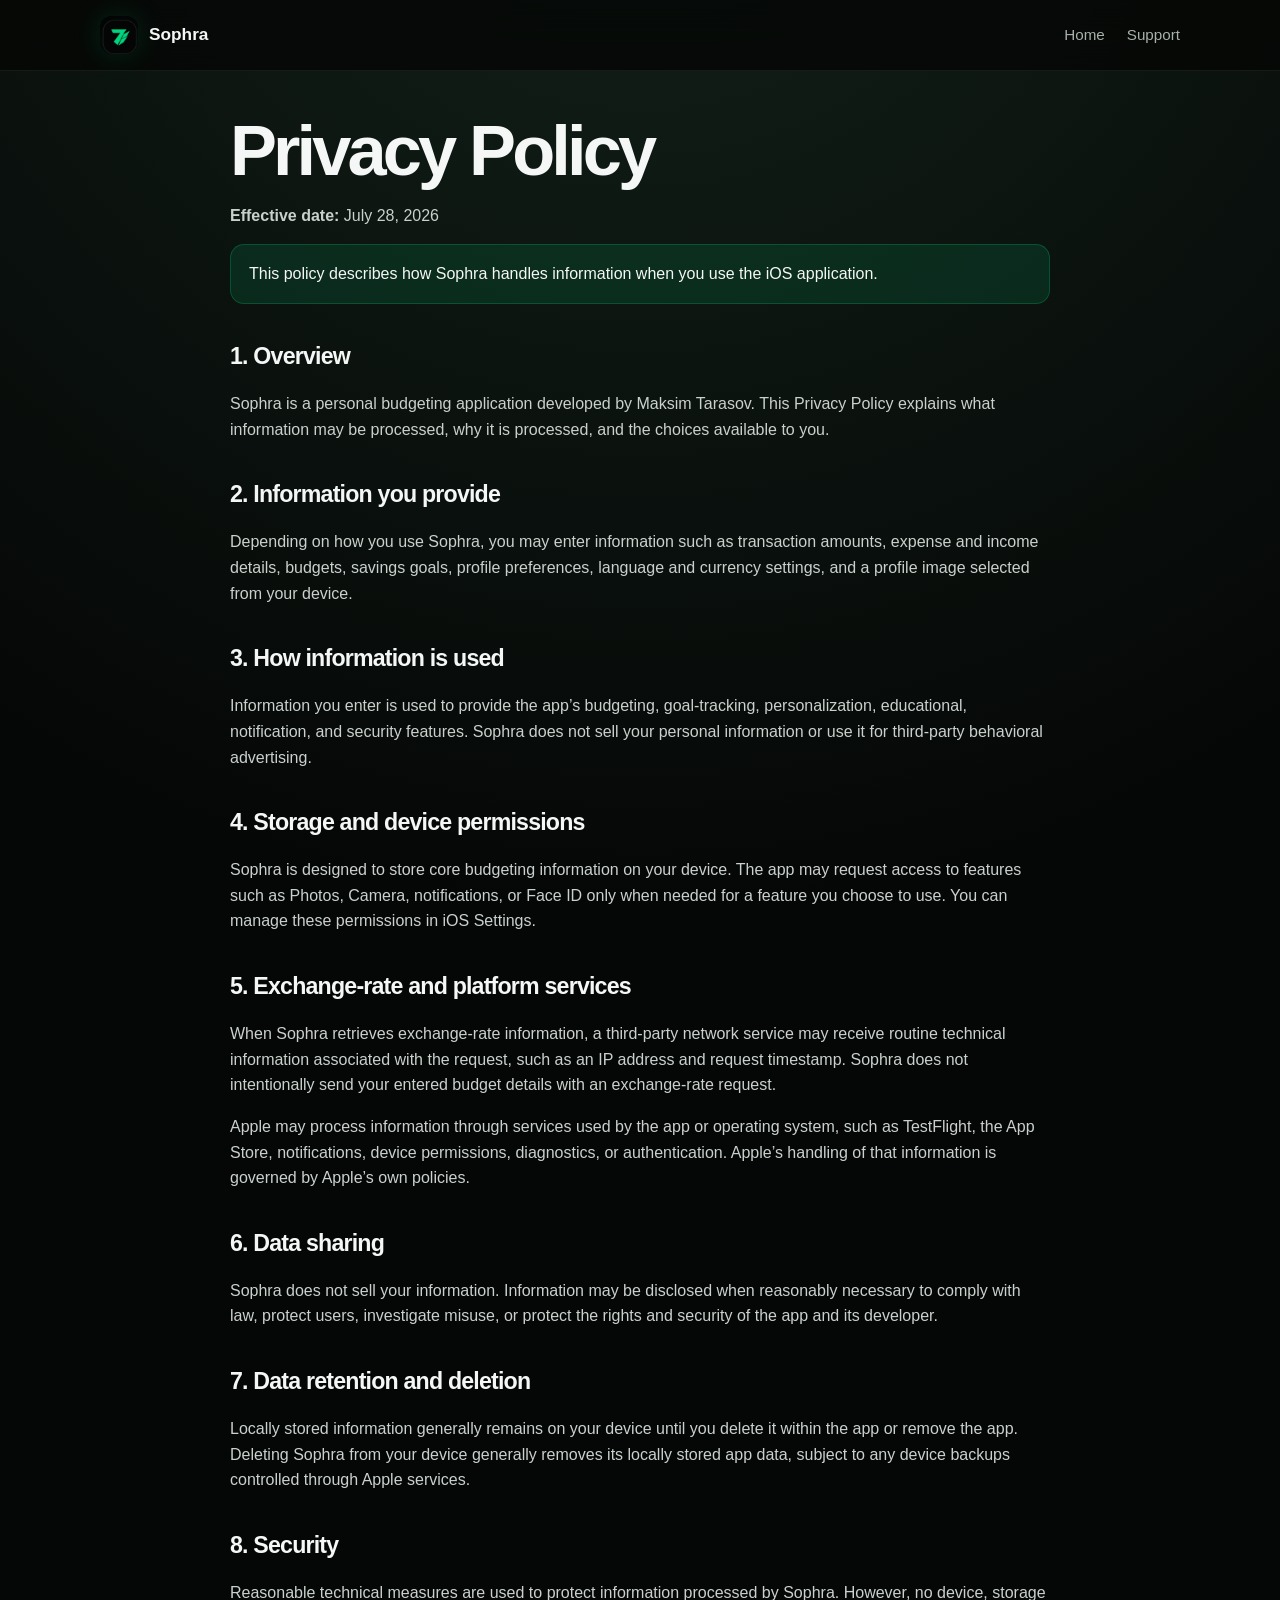
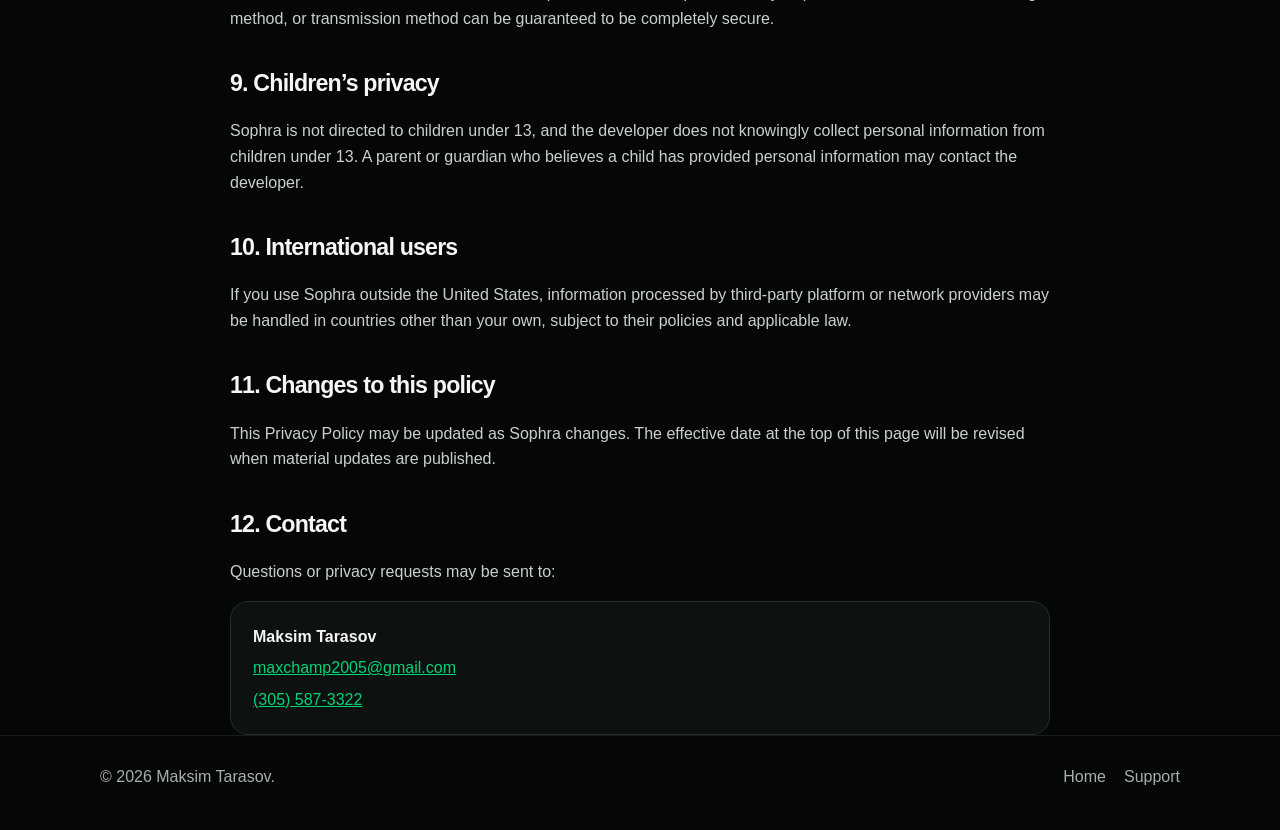
==== privacy.html @ 9a652082 "Add files via upload" ====
<!doctype html>
<html lang="en">
<head>
  <meta charset="utf-8">
  <meta name="viewport" content="width=device-width, initial-scale=1">
  <meta name="description" content="Privacy Policy for the Sophra budgeting app.">
  <title>Sophra Privacy Policy</title>
  <link rel="stylesheet" href="styles.css">
</head>
<body>
<header><div class="container nav"><a class="brand" href="index.html"><img class="logo-img" src="sophra-icon.png" alt="Sophra app icon"><span>Sophra</span></a><nav><a href="index.html">Home</a><a href="support.html">Support</a></nav></div></header>
<main class="container legal">
  <h1>Privacy Policy</h1>
  <p class="muted"><strong>Effective date:</strong> July 28, 2026</p>

  <div class="notice">This policy describes how Sophra handles information when you use the iOS application.</div>

  <h2>1. Overview</h2>
  <p>Sophra is a personal budgeting application developed by Maksim Tarasov. This Privacy Policy explains what information may be processed, why it is processed, and the choices available to you.</p>

  <h2>2. Information you provide</h2>
  <p>Depending on how you use Sophra, you may enter information such as transaction amounts, expense and income details, budgets, savings goals, profile preferences, language and currency settings, and a profile image selected from your device.</p>

  <h2>3. How information is used</h2>
  <p>Information you enter is used to provide the app’s budgeting, goal-tracking, personalization, educational, notification, and security features. Sophra does not sell your personal information or use it for third-party behavioral advertising.</p>

  <h2>4. Storage and device permissions</h2>
  <p>Sophra is designed to store core budgeting information on your device. The app may request access to features such as Photos, Camera, notifications, or Face ID only when needed for a feature you choose to use. You can manage these permissions in iOS Settings.</p>

  <h2>5. Exchange-rate and platform services</h2>
  <p>When Sophra retrieves exchange-rate information, a third-party network service may receive routine technical information associated with the request, such as an IP address and request timestamp. Sophra does not intentionally send your entered budget details with an exchange-rate request.</p>
  <p>Apple may process information through services used by the app or operating system, such as TestFlight, the App Store, notifications, device permissions, diagnostics, or authentication. Apple’s handling of that information is governed by Apple’s own policies.</p>

  <h2>6. Data sharing</h2>
  <p>Sophra does not sell your information. Information may be disclosed when reasonably necessary to comply with law, protect users, investigate misuse, or protect the rights and security of the app and its developer.</p>

  <h2>7. Data retention and deletion</h2>
  <p>Locally stored information generally remains on your device until you delete it within the app or remove the app. Deleting Sophra from your device generally removes its locally stored app data, subject to any device backups controlled through Apple services.</p>

  <h2>8. Security</h2>
  <p>Reasonable technical measures are used to protect information processed by Sophra. However, no device, storage method, or transmission method can be guaranteed to be completely secure.</p>

  <h2>9. Children’s privacy</h2>
  <p>Sophra is not directed to children under 13, and the developer does not knowingly collect personal information from children under 13. A parent or guardian who believes a child has provided personal information may contact the developer.</p>

  <h2>10. International users</h2>
  <p>If you use Sophra outside the United States, information processed by third-party platform or network providers may be handled in countries other than your own, subject to their policies and applicable law.</p>

  <h2>11. Changes to this policy</h2>
  <p>This Privacy Policy may be updated as Sophra changes. The effective date at the top of this page will be revised when material updates are published.</p>

  <h2>12. Contact</h2>
  <p>Questions or privacy requests may be sent to:</p>
  <div class="contact-box"><strong>Maksim Tarasov</strong><a href="mailto:maxchamp2005@gmail.com">maxchamp2005@gmail.com</a><a href="tel:+13055873322">(305) 587-3322</a></div>
</main>
<footer><div class="container footer-row"><span>© 2026 Maksim Tarasov.</span><div class="footer-links"><a href="index.html">Home</a><a href="support.html">Support</a></div></div></footer>
</body>
</html>
---- styles.css ----
:root {
  --bg: #050706;
  --panel: #0d110f;
  --panel-2: #121814;
  --text: #f4f7f5;
  --muted: #a7b0aa;
  --line: #243029;
  --accent: #00d47b;
  --accent-soft: rgba(0, 212, 123, 0.12);
  --max: 1080px;
}

* { box-sizing: border-box; }
html { scroll-behavior: smooth; }
body {
  margin: 0;
  font-family: Inter, ui-sans-serif, -apple-system, BlinkMacSystemFont, "Segoe UI", sans-serif;
  background: radial-gradient(circle at 50% -10%, #14231b 0, var(--bg) 42%);
  color: var(--text);
  line-height: 1.6;
}
a { color: inherit; }
.container { width: min(var(--max), calc(100% - 40px)); margin: 0 auto; }

header {
  position: sticky;
  top: 0;
  z-index: 20;
  background: rgba(5, 7, 6, 0.82);
  backdrop-filter: blur(18px);
  border-bottom: 1px solid rgba(255,255,255,.07);
}
.nav {
  min-height: 70px;
  display: flex;
  align-items: center;
  justify-content: space-between;
  gap: 24px;
}
.brand { display: inline-flex; align-items: center; gap: 11px; text-decoration: none; font-weight: 800; font-size: 1.08rem; }
.logo-img {
  width: 38px;
  height: 38px;
  object-fit: cover;
  border-radius: 12px;
  display: block;
  box-shadow: 0 0 30px rgba(0,212,123,.16);
}
nav { display: flex; gap: 22px; }
nav a { color: var(--muted); text-decoration: none; font-size: .95rem; }
nav a:hover { color: var(--text); }

.hero { padding: 110px 0 82px; text-align: center; }
.eyebrow {
  display: inline-block; padding: 7px 12px; border-radius: 999px;
  color: var(--accent); background: var(--accent-soft); border: 1px solid rgba(0,212,123,.24);
  font-size: .83rem; font-weight: 700; letter-spacing: .02em;
}
h1 { max-width: 860px; margin: 22px auto 18px; font-size: clamp(2.7rem, 7vw, 5.4rem); line-height: 1.02; letter-spacing: -.055em; }
.lead { max-width: 680px; margin: 0 auto; color: var(--muted); font-size: clamp(1.05rem, 2vw, 1.25rem); }
.actions { display: flex; flex-wrap: wrap; justify-content: center; gap: 12px; margin-top: 30px; }
.button { display: inline-flex; align-items: center; justify-content: center; padding: 12px 18px; border-radius: 12px; text-decoration: none; font-weight: 750; }
.button.primary { background: var(--accent); color: #02150c; }
.button.secondary { background: rgba(255,255,255,.05); border: 1px solid rgba(255,255,255,.1); }

section { padding: 70px 0; }
.section-title { max-width: 680px; margin-bottom: 26px; }
h2 { margin: 0 0 10px; font-size: clamp(2rem, 4vw, 3rem); letter-spacing: -.035em; }
.section-title p, .muted { color: var(--muted); }
.grid { display: grid; grid-template-columns: repeat(3, 1fr); gap: 16px; }
.card { background: linear-gradient(180deg, var(--panel-2), var(--panel)); border: 1px solid var(--line); border-radius: 20px; padding: 24px; }
.card h3 { margin: 12px 0 7px; }
.icon { color: var(--accent); font-size: 1.5rem; }

.legal { max-width: 820px; }
.legal h1 { text-align: left; font-size: clamp(2.5rem, 6vw, 4.4rem); margin: 44px 0 10px; }
.legal h2 { font-size: 1.45rem; margin-top: 34px; }
.legal h3 { font-size: 1.1rem; margin-top: 24px; }
.legal p, .legal li { color: #cad1cd; }
.legal ul { padding-left: 22px; }
.notice { background: var(--accent-soft); border: 1px solid rgba(0,212,123,.23); border-radius: 14px; padding: 16px 18px; }
.contact-box { display: grid; gap: 6px; background: var(--panel); border: 1px solid var(--line); border-radius: 18px; padding: 22px; }
.contact-box a { color: var(--accent); }

footer { border-top: 1px solid rgba(255,255,255,.08); padding: 28px 0 40px; color: var(--muted); }
.footer-row { display: flex; align-items: center; justify-content: space-between; gap: 20px; flex-wrap: wrap; }
.footer-links { display: flex; gap: 18px; flex-wrap: wrap; }
.footer-links a { text-decoration: none; }

@media (max-width: 760px) {
  nav { display: none; }
  .hero { padding-top: 78px; }
  .grid { grid-template-columns: 1fr; }
  section { padding: 48px 0; }
}
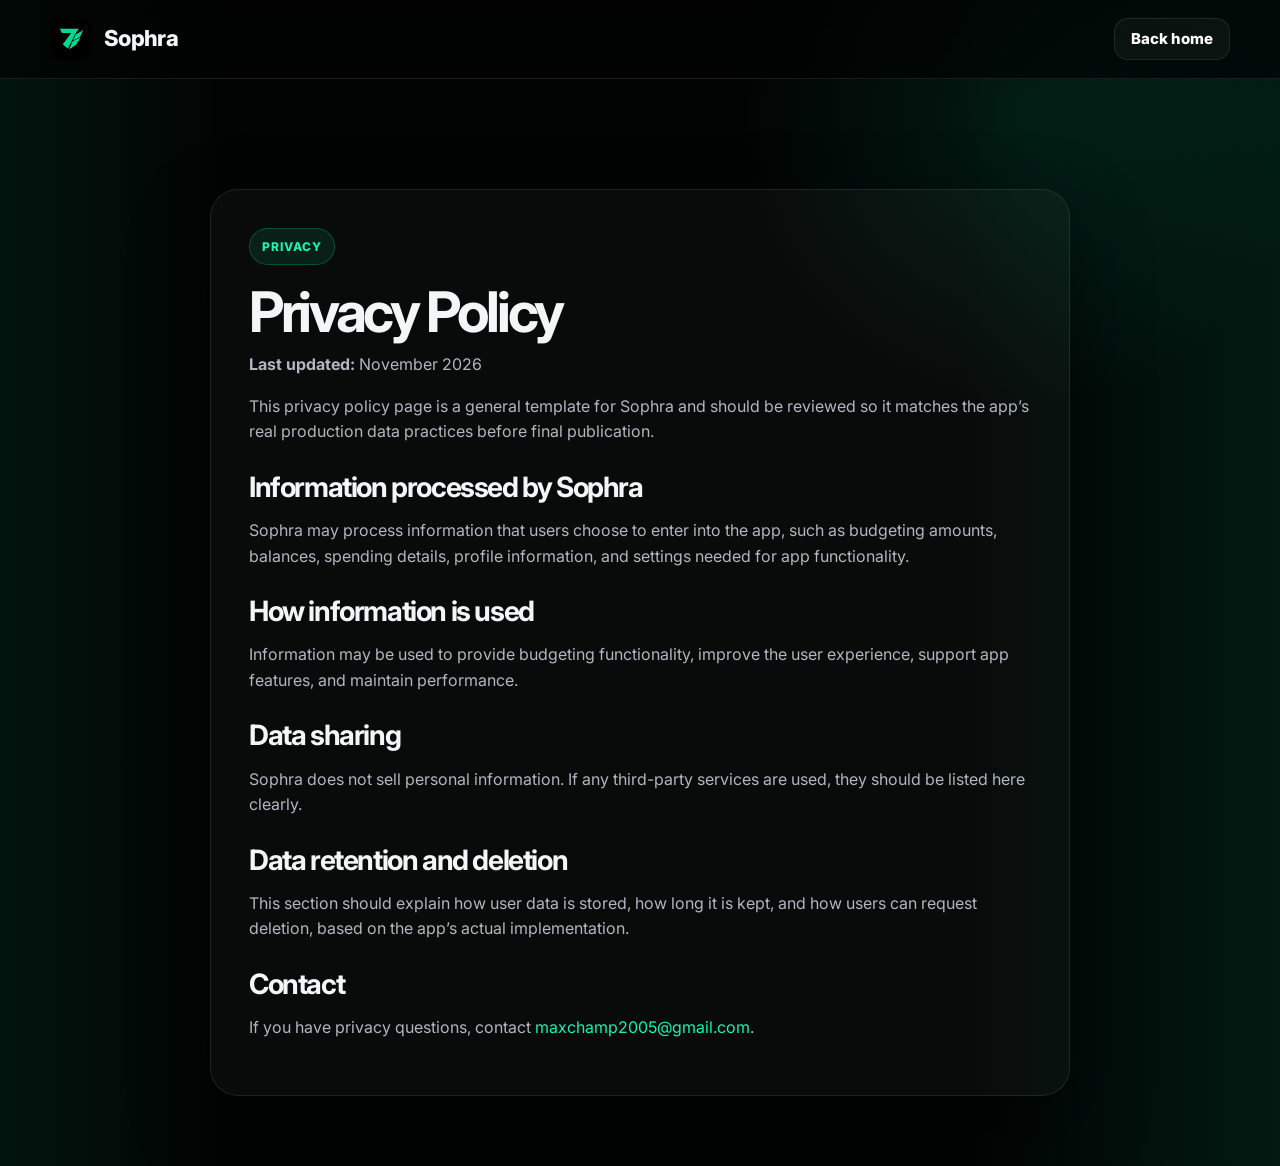
==== commit a358b87f: "Upload new Sophra website" ====
--- a/privacy.html
+++ b/privacy.html
@@ -2,57 +2,49 @@
 <html lang="en">
 <head>
   <meta charset="utf-8">
-  <meta name="viewport" content="width=device-width, initial-scale=1">
-  <meta name="description" content="Privacy Policy for the Sophra budgeting app.">
+  <meta name="viewport" content="width=device-width,initial-scale=1">
   <title>Sophra Privacy Policy</title>
+  <link rel="preconnect" href="https://fonts.googleapis.com">
+  <link rel="preconnect" href="https://fonts.gstatic.com" crossorigin>
+  <link href="https://fonts.googleapis.com/css2?family=Inter:wght@400;500;600;700;800;900&display=swap" rel="stylesheet">
   <link rel="stylesheet" href="styles.css">
 </head>
 <body>
-<header><div class="container nav"><a class="brand" href="index.html"><img class="logo-img" src="sophra-icon.png" alt="Sophra app icon"><span>Sophra</span></a><nav><a href="index.html">Home</a><a href="support.html">Support</a></nav></div></header>
-<main class="container legal">
-  <h1>Privacy Policy</h1>
-  <p class="muted"><strong>Effective date:</strong> July 28, 2026</p>
+  <header class="nav-wrap">
+    <nav class="nav container">
+      <a class="brand" href="index.html">
+        <img src="assets/logo.png" alt="Sophra logo">
+        <span>Sophra</span>
+      </a>
+      <a class="button small ghost" href="index.html">Back home</a>
+    </nav>
+  </header>
 
-  <div class="notice">This policy describes how Sophra handles information when you use the iOS application.</div>
+  <main class="simple-page">
+    <div class="container">
+      <article class="simple-card">
+        <div class="eyebrow">Privacy</div>
+        <h1>Privacy Policy</h1>
+        <p><strong>Last updated:</strong> November 2026</p>
 
-  <h2>1. Overview</h2>
-  <p>Sophra is a personal budgeting application developed by Maksim Tarasov. This Privacy Policy explains what information may be processed, why it is processed, and the choices available to you.</p>
+        <p>This privacy policy page is a general template for Sophra and should be reviewed so it matches the app’s real production data practices before final publication.</p>
 
-  <h2>2. Information you provide</h2>
-  <p>Depending on how you use Sophra, you may enter information such as transaction amounts, expense and income details, budgets, savings goals, profile preferences, language and currency settings, and a profile image selected from your device.</p>
+        <h2>Information processed by Sophra</h2>
+        <p>Sophra may process information that users choose to enter into the app, such as budgeting amounts, balances, spending details, profile information, and settings needed for app functionality.</p>
 
-  <h2>3. How information is used</h2>
-  <p>Information you enter is used to provide the app’s budgeting, goal-tracking, personalization, educational, notification, and security features. Sophra does not sell your personal information or use it for third-party behavioral advertising.</p>
+        <h2>How information is used</h2>
+        <p>Information may be used to provide budgeting functionality, improve the user experience, support app features, and maintain performance.</p>
 
-  <h2>4. Storage and device permissions</h2>
-  <p>Sophra is designed to store core budgeting information on your device. The app may request access to features such as Photos, Camera, notifications, or Face ID only when needed for a feature you choose to use. You can manage these permissions in iOS Settings.</p>
+        <h2>Data sharing</h2>
+        <p>Sophra does not sell personal information. If any third-party services are used, they should be listed here clearly.</p>
 
-  <h2>5. Exchange-rate and platform services</h2>
-  <p>When Sophra retrieves exchange-rate information, a third-party network service may receive routine technical information associated with the request, such as an IP address and request timestamp. Sophra does not intentionally send your entered budget details with an exchange-rate request.</p>
-  <p>Apple may process information through services used by the app or operating system, such as TestFlight, the App Store, notifications, device permissions, diagnostics, or authentication. Apple’s handling of that information is governed by Apple’s own policies.</p>
+        <h2>Data retention and deletion</h2>
+        <p>This section should explain how user data is stored, how long it is kept, and how users can request deletion, based on the app’s actual implementation.</p>
 
-  <h2>6. Data sharing</h2>
-  <p>Sophra does not sell your information. Information may be disclosed when reasonably necessary to comply with law, protect users, investigate misuse, or protect the rights and security of the app and its developer.</p>
-
-  <h2>7. Data retention and deletion</h2>
-  <p>Locally stored information generally remains on your device until you delete it within the app or remove the app. Deleting Sophra from your device generally removes its locally stored app data, subject to any device backups controlled through Apple services.</p>
-
-  <h2>8. Security</h2>
-  <p>Reasonable technical measures are used to protect information processed by Sophra. However, no device, storage method, or transmission method can be guaranteed to be completely secure.</p>
-
-  <h2>9. Children’s privacy</h2>
-  <p>Sophra is not directed to children under 13, and the developer does not knowingly collect personal information from children under 13. A parent or guardian who believes a child has provided personal information may contact the developer.</p>
-
-  <h2>10. International users</h2>
-  <p>If you use Sophra outside the United States, information processed by third-party platform or network providers may be handled in countries other than your own, subject to their policies and applicable law.</p>
-
-  <h2>11. Changes to this policy</h2>
-  <p>This Privacy Policy may be updated as Sophra changes. The effective date at the top of this page will be revised when material updates are published.</p>
-
-  <h2>12. Contact</h2>
-  <p>Questions or privacy requests may be sent to:</p>
-  <div class="contact-box"><strong>Maksim Tarasov</strong><a href="mailto:maxchamp2005@gmail.com">maxchamp2005@gmail.com</a><a href="tel:+13055873322">(305) 587-3322</a></div>
-</main>
-<footer><div class="container footer-row"><span>© 2026 Maksim Tarasov.</span><div class="footer-links"><a href="index.html">Home</a><a href="support.html">Support</a></div></div></footer>
+        <h2>Contact</h2>
+        <p>If you have privacy questions, contact <a href="mailto:maxchamp2005@gmail.com">maxchamp2005@gmail.com</a>.</p>
+      </article>
+    </div>
+  </main>
 </body>
 </html>
--- a/styles.css
+++ b/styles.css
@@ -1,95 +1,536 @@
-:root {
-  --bg: #050706;
-  --panel: #0d110f;
-  --panel-2: #121814;
-  --text: #f4f7f5;
-  --muted: #a7b0aa;
-  --line: #243029;
-  --accent: #00d47b;
-  --accent-soft: rgba(0, 212, 123, 0.12);
-  --max: 1080px;
-}
-
-* { box-sizing: border-box; }
-html { scroll-behavior: smooth; }
-body {
-  margin: 0;
-  font-family: Inter, ui-sans-serif, -apple-system, BlinkMacSystemFont, "Segoe UI", sans-serif;
-  background: radial-gradient(circle at 50% -10%, #14231b 0, var(--bg) 42%);
-  color: var(--text);
-  line-height: 1.6;
-}
-a { color: inherit; }
-.container { width: min(var(--max), calc(100% - 40px)); margin: 0 auto; }
-
-header {
-  position: sticky;
-  top: 0;
-  z-index: 20;
-  background: rgba(5, 7, 6, 0.82);
-  backdrop-filter: blur(18px);
-  border-bottom: 1px solid rgba(255,255,255,.07);
-}
-.nav {
-  min-height: 70px;
-  display: flex;
-  align-items: center;
-  justify-content: space-between;
-  gap: 24px;
-}
-.brand { display: inline-flex; align-items: center; gap: 11px; text-decoration: none; font-weight: 800; font-size: 1.08rem; }
-.logo-img {
-  width: 38px;
-  height: 38px;
-  object-fit: cover;
-  border-radius: 12px;
-  display: block;
-  box-shadow: 0 0 30px rgba(0,212,123,.16);
-}
-nav { display: flex; gap: 22px; }
-nav a { color: var(--muted); text-decoration: none; font-size: .95rem; }
-nav a:hover { color: var(--text); }
-
-.hero { padding: 110px 0 82px; text-align: center; }
-.eyebrow {
-  display: inline-block; padding: 7px 12px; border-radius: 999px;
-  color: var(--accent); background: var(--accent-soft); border: 1px solid rgba(0,212,123,.24);
-  font-size: .83rem; font-weight: 700; letter-spacing: .02em;
-}
-h1 { max-width: 860px; margin: 22px auto 18px; font-size: clamp(2.7rem, 7vw, 5.4rem); line-height: 1.02; letter-spacing: -.055em; }
-.lead { max-width: 680px; margin: 0 auto; color: var(--muted); font-size: clamp(1.05rem, 2vw, 1.25rem); }
-.actions { display: flex; flex-wrap: wrap; justify-content: center; gap: 12px; margin-top: 30px; }
-.button { display: inline-flex; align-items: center; justify-content: center; padding: 12px 18px; border-radius: 12px; text-decoration: none; font-weight: 750; }
-.button.primary { background: var(--accent); color: #02150c; }
-.button.secondary { background: rgba(255,255,255,.05); border: 1px solid rgba(255,255,255,.1); }
-
-section { padding: 70px 0; }
-.section-title { max-width: 680px; margin-bottom: 26px; }
-h2 { margin: 0 0 10px; font-size: clamp(2rem, 4vw, 3rem); letter-spacing: -.035em; }
-.section-title p, .muted { color: var(--muted); }
-.grid { display: grid; grid-template-columns: repeat(3, 1fr); gap: 16px; }
-.card { background: linear-gradient(180deg, var(--panel-2), var(--panel)); border: 1px solid var(--line); border-radius: 20px; padding: 24px; }
-.card h3 { margin: 12px 0 7px; }
-.icon { color: var(--accent); font-size: 1.5rem; }
-
-.legal { max-width: 820px; }
-.legal h1 { text-align: left; font-size: clamp(2.5rem, 6vw, 4.4rem); margin: 44px 0 10px; }
-.legal h2 { font-size: 1.45rem; margin-top: 34px; }
-.legal h3 { font-size: 1.1rem; margin-top: 24px; }
-.legal p, .legal li { color: #cad1cd; }
-.legal ul { padding-left: 22px; }
-.notice { background: var(--accent-soft); border: 1px solid rgba(0,212,123,.23); border-radius: 14px; padding: 16px 18px; }
-.contact-box { display: grid; gap: 6px; background: var(--panel); border: 1px solid var(--line); border-radius: 18px; padding: 22px; }
-.contact-box a { color: var(--accent); }
-
-footer { border-top: 1px solid rgba(255,255,255,.08); padding: 28px 0 40px; color: var(--muted); }
-.footer-row { display: flex; align-items: center; justify-content: space-between; gap: 20px; flex-wrap: wrap; }
-.footer-links { display: flex; gap: 18px; flex-wrap: wrap; }
-.footer-links a { text-decoration: none; }
-
-@media (max-width: 760px) {
-  nav { display: none; }
-  .hero { padding-top: 78px; }
-  .grid { grid-template-columns: 1fr; }
-  section { padding: 48px 0; }
-}
+:root{
+  --bg:#020303;
+  --bg-soft:#0a0d0d;
+  --card:#0c0f11;
+  --card-2:#101417;
+  --text:#f4f5f7;
+  --muted:#a3a8b3;
+  --green:#00e59b;
+  --green-soft:#1bf2b0;
+  --line:rgba(255,255,255,.09);
+  --shadow:0 30px 80px rgba(0,0,0,.45);
+}
+
+*{box-sizing:border-box}
+html{scroll-behavior:smooth}
+body{
+  margin:0;
+  font-family:Inter,system-ui,-apple-system,BlinkMacSystemFont,"Segoe UI",sans-serif;
+  background:
+    linear-gradient(90deg, rgba(0,229,155,.08) 0%, transparent 18%, transparent 75%, rgba(0,229,155,.10) 100%),
+    radial-gradient(circle at 80% 10%, rgba(0,229,155,.10), transparent 20%),
+    #020303;
+  color:var(--text);
+  line-height:1.6;
+  position:relative;
+  overflow-x:hidden;
+}
+
+a{text-decoration:none;color:inherit}
+img{max-width:100%;display:block}
+.container{width:min(1180px, calc(100% - 40px)); margin:0 auto}
+
+.bg-glow{
+  position:fixed;
+  inset:auto;
+  width:420px;
+  height:420px;
+  border-radius:50%;
+  filter:blur(90px);
+  pointer-events:none;
+  z-index:-1;
+}
+.glow-1{top:-120px; right:-80px; background:rgba(0,229,155,.12)}
+.glow-2{bottom:40px; left:-120px; background:rgba(0,229,155,.07)}
+
+.nav-wrap{
+  position:sticky;
+  top:0;
+  z-index:100;
+  backdrop-filter:blur(18px);
+  background:rgba(2,3,3,.65);
+  border-bottom:1px solid var(--line);
+}
+.nav{
+  height:78px;
+  display:flex;
+  align-items:center;
+  justify-content:space-between;
+  gap:24px;
+}
+.brand{
+  display:flex;
+  align-items:center;
+  gap:12px;
+  font-weight:800;
+  font-size:22px;
+  letter-spacing:-.03em;
+}
+.brand img{
+  width:42px;
+  height:42px;
+  border-radius:12px;
+}
+.nav-links{
+  display:flex;
+  gap:28px;
+  color:#c8cdd4;
+  font-size:14px;
+}
+.nav-links a:hover{color:#fff}
+
+.button{
+  display:inline-flex;
+  align-items:center;
+  justify-content:center;
+  min-height:50px;
+  padding:0 22px;
+  border-radius:18px;
+  background:linear-gradient(135deg, var(--green-soft), var(--green));
+  color:#03110c;
+  font-size:15px;
+  font-weight:800;
+  transition:.22s ease;
+  box-shadow:0 10px 32px rgba(0,229,155,.20);
+}
+.button:hover{transform:translateY(-2px)}
+.button.small{min-height:42px; padding:0 16px; border-radius:14px}
+.button.ghost{
+  background:rgba(255,255,255,.04);
+  border:1px solid var(--line);
+  color:#fff;
+  box-shadow:none;
+}
+.button.light{
+  background:#fff;
+  color:#0a0d0d;
+}
+
+.hero{
+  padding:80px 0 60px;
+  min-height:88vh;
+  display:flex;
+  align-items:center;
+}
+.hero-grid{
+  display:grid;
+  grid-template-columns:1.02fr .98fr;
+  gap:50px;
+  align-items:center;
+}
+.eyebrow{
+  display:inline-flex;
+  padding:8px 12px;
+  border-radius:999px;
+  background:rgba(0,229,155,.10);
+  border:1px solid rgba(0,229,155,.25);
+  color:var(--green-soft);
+  text-transform:uppercase;
+  letter-spacing:.08em;
+  font-size:12px;
+  font-weight:800;
+}
+.eyebrow.dark{
+  background:rgba(0,0,0,.08);
+  color:#063d2a;
+  border-color:rgba(0,0,0,.10);
+}
+h1,h2,h3,p{margin-top:0}
+h1{
+  margin:20px 0 18px;
+  font-size:clamp(48px, 7vw, 88px);
+  line-height:.98;
+  letter-spacing:-.06em;
+}
+h1 span{color:#eafdf6}
+.hero-text{
+  color:#b3bac3;
+  font-size:18px;
+  max-width:690px;
+  line-height:1.85;
+}
+.hero-actions{
+  display:flex;
+  gap:12px;
+  margin-top:30px;
+}
+.stats{
+  display:grid;
+  grid-template-columns:repeat(3, 1fr);
+  gap:14px;
+  margin-top:38px;
+}
+.stat-card{
+  padding:18px;
+  border-radius:22px;
+  background:rgba(255,255,255,.03);
+  border:1px solid var(--line);
+}
+.stat-card span{
+  display:block;
+  color:#87909b;
+  font-size:12px;
+  text-transform:uppercase;
+  letter-spacing:.08em;
+  margin-bottom:6px;
+}
+.stat-card strong{
+  font-size:14px;
+  color:#eef2f5;
+}
+.hero-visual{
+  display:flex;
+  justify-content:center;
+}
+.phone-stack{
+  position:relative;
+  min-height:760px;
+  width:100%;
+}
+.phone{
+  width:290px;
+  border-radius:34px;
+  box-shadow:var(--shadow);
+  border:1px solid rgba(255,255,255,.08);
+}
+.phone-main{
+  position:absolute;
+  left:70px;
+  top:0;
+  z-index:2;
+}
+.phone-back{
+  position:absolute;
+  right:40px;
+  top:140px;
+  z-index:1;
+  opacity:.92;
+}
+
+.section{padding:110px 0}
+.section-heading{
+  max-width:760px;
+  margin-bottom:48px;
+}
+h2{
+  font-size:clamp(36px, 4.8vw, 58px);
+  line-height:1.04;
+  letter-spacing:-.05em;
+  margin:18px 0 16px;
+}
+.section-heading p,
+.story-copy p,
+.about-copy p,
+.screen-caption p{
+  color:#aeb5be;
+  font-size:17px;
+}
+
+.feature-grid{
+  display:grid;
+  grid-template-columns:repeat(3, 1fr);
+  gap:18px;
+}
+.feature-card{
+  padding:28px;
+  border-radius:28px;
+  background:linear-gradient(180deg, rgba(255,255,255,.04), rgba(255,255,255,.025));
+  border:1px solid var(--line);
+  box-shadow:var(--shadow);
+}
+.feature-icon{
+  width:52px;
+  height:52px;
+  border-radius:16px;
+  display:grid;
+  place-items:center;
+  background:rgba(0,229,155,.09);
+  border:1px solid rgba(0,229,155,.18);
+  color:var(--green-soft);
+  font-weight:900;
+  font-size:22px;
+}
+.feature-card h3{
+  margin:20px 0 10px;
+  font-size:22px;
+  letter-spacing:-.03em;
+}
+.feature-card p{
+  color:#a6adb7;
+  font-size:15px;
+  margin-bottom:0;
+}
+
+.screens-section{
+  border-top:1px solid var(--line);
+  border-bottom:1px solid var(--line);
+  background:rgba(255,255,255,.015);
+}
+.screens-grid{
+  display:grid;
+  grid-template-columns:repeat(4, minmax(0,1fr));
+  gap:18px;
+  align-items:start;
+}
+.screen-card,
+.screen-card.large{
+  grid-row:auto;
+  min-width:0;
+  background:linear-gradient(180deg,rgba(255,255,255,.035),rgba(255,255,255,.018));
+  border:1px solid var(--line);
+  border-radius:28px;
+  overflow:hidden;
+  box-shadow:var(--shadow);
+  padding:18px 18px 0;
+}
+.screen-card img{
+  display:block;
+  width:auto;
+  max-width:100%;
+  height:500px;
+  max-height:58vh;
+  object-fit:contain;
+  object-position:top center;
+  margin:0 auto;
+  border-radius:24px;
+  background:#000;
+  box-shadow:0 20px 55px rgba(0,0,0,.45);
+}
+.screen-caption{
+  padding:18px 4px 22px;
+  border-top:0;
+}
+.screen-caption h3{
+  font-size:18px;
+  margin:0 0 6px;
+  letter-spacing:-.03em;
+}
+.screen-caption p{
+  font-size:13px;
+  line-height:1.55;
+  margin-bottom:0;
+  color:#9fa7b1;
+}
+
+.story-section{}
+.story-grid{
+  display:grid;
+  grid-template-columns:1fr .92fr;
+  gap:52px;
+  align-items:center;
+}
+.story-panel{
+  display:flex;
+  flex-direction:column;
+  gap:14px;
+}
+.timeline-card{
+  display:grid;
+  grid-template-columns:64px 1fr;
+  gap:18px;
+  align-items:flex-start;
+  padding:22px;
+  background:rgba(255,255,255,.03);
+  border:1px solid var(--line);
+  border-radius:24px;
+}
+.timeline-card span{
+  display:grid;
+  place-items:center;
+  width:56px;
+  height:56px;
+  border-radius:18px;
+  background:rgba(0,229,155,.09);
+  color:var(--green-soft);
+  font-size:20px;
+  font-weight:900;
+}
+.timeline-card strong{
+  display:block;
+  font-size:18px;
+  margin-bottom:4px;
+}
+.timeline-card p{
+  margin:0;
+  color:#a7afba;
+  font-size:14px;
+}
+
+.about-card{
+  display:grid;
+  grid-template-columns:1.06fr .94fr;
+  gap:42px;
+  padding:40px;
+  border-radius:30px;
+  background:linear-gradient(135deg, rgba(0,229,155,.08), rgba(255,255,255,.03));
+  border:1px solid rgba(0,229,155,.14);
+  box-shadow:var(--shadow);
+}
+.tech-list{
+  display:flex;
+  flex-wrap:wrap;
+  gap:12px;
+  align-content:flex-start;
+}
+.tech-list span{
+  padding:12px 16px;
+  border-radius:16px;
+  background:rgba(0,0,0,.28);
+  border:1px solid var(--line);
+  color:#eef2f5;
+  font-size:14px;
+  font-weight:700;
+}
+
+.cta{padding:30px 0 110px}
+.cta-card{
+  padding:42px;
+  border-radius:34px;
+  background:linear-gradient(135deg, #22f0ae, #00d88e);
+  color:#05120d;
+  display:flex;
+  justify-content:space-between;
+  align-items:center;
+  gap:30px;
+  box-shadow:var(--shadow);
+}
+.cta-card h2{margin-bottom:8px}
+.cta-card p{margin-bottom:0; color:#083924; font-weight:600}
+
+.footer{
+  border-top:1px solid var(--line);
+  padding:34px 0 46px;
+}
+.footer-grid{
+  display:flex;
+  justify-content:space-between;
+  align-items:flex-end;
+  gap:30px;
+}
+.footer-brand{margin-bottom:10px}
+.footer p{
+  color:#8f97a2;
+  max-width:420px;
+  margin-bottom:0;
+}
+.footer-links{
+  display:flex;
+  gap:22px;
+  font-size:14px;
+  color:#cfd4db;
+}
+
+.simple-page{
+  min-height:100vh;
+  padding:110px 0 70px;
+}
+.simple-card{
+  max-width:860px;
+  margin:0 auto;
+  padding:38px;
+  border-radius:28px;
+  background:rgba(255,255,255,.03);
+  border:1px solid var(--line);
+  box-shadow:var(--shadow);
+}
+.simple-card h1{
+  font-size:56px;
+  margin-bottom:12px;
+}
+.simple-card h2{
+  font-size:28px;
+  margin-top:28px;
+}
+.simple-card p,
+.simple-card li{
+  color:#b0b7c0;
+}
+.simple-card a{color:var(--green-soft)}
+
+.reveal{
+  opacity:0;
+  transform:translateY(18px);
+  transition:opacity .75s ease, transform .75s ease;
+}
+.reveal.visible{
+  opacity:1;
+  transform:none;
+}
+.delay{transition-delay:.12s}
+
+@media (max-width:980px){
+  .nav-links{display:none}
+  .hero-grid,
+  .story-grid,
+  .about-card{
+    grid-template-columns:1fr;
+  }
+  .screens-grid{
+    grid-template-columns:repeat(2,minmax(0,1fr));
+  }
+  .feature-grid{grid-template-columns:1fr 1fr}
+  .stats{grid-template-columns:1fr}
+  .phone-stack{
+    min-height:900px;
+    max-width:520px;
+    margin:0 auto;
+  }
+  .phone-main{left:10px}
+  .phone-back{right:10px; top:240px}
+  .cta-card,
+  .footer-grid{
+    flex-direction:column;
+    align-items:flex-start;
+  }
+}
+
+@media (max-width:640px){
+  .container{width:min(100% - 24px, 1180px)}
+  .hero{padding:56px 0 36px}
+  .hero-actions{flex-direction:column}
+  .feature-grid{grid-template-columns:1fr}
+  .section{padding:84px 0}
+  .phone-stack{
+    min-height:820px;
+    max-width:320px;
+  }
+  .phone{
+    width:250px;
+  }
+  .phone-main{
+    position:relative;
+    left:auto;
+    top:auto;
+    margin:0 auto;
+  }
+  .phone-back{
+    position:relative;
+    right:auto;
+    top:-30px;
+    margin:0 auto;
+  }
+  .screens-grid{
+    grid-template-columns:1fr;
+  }
+  .screen-card,
+  .screen-card.large{
+    max-width:360px;
+    width:100%;
+    margin:0 auto;
+    padding:14px 14px 0;
+  }
+  .screen-card img{
+    height:auto;
+    max-height:620px;
+    width:100%;
+    object-fit:contain;
+  }
+  .about-card,
+  .cta-card,
+  .simple-card{
+    padding:28px;
+  }
+  .simple-card h1{
+    font-size:42px;
+  }
+}
